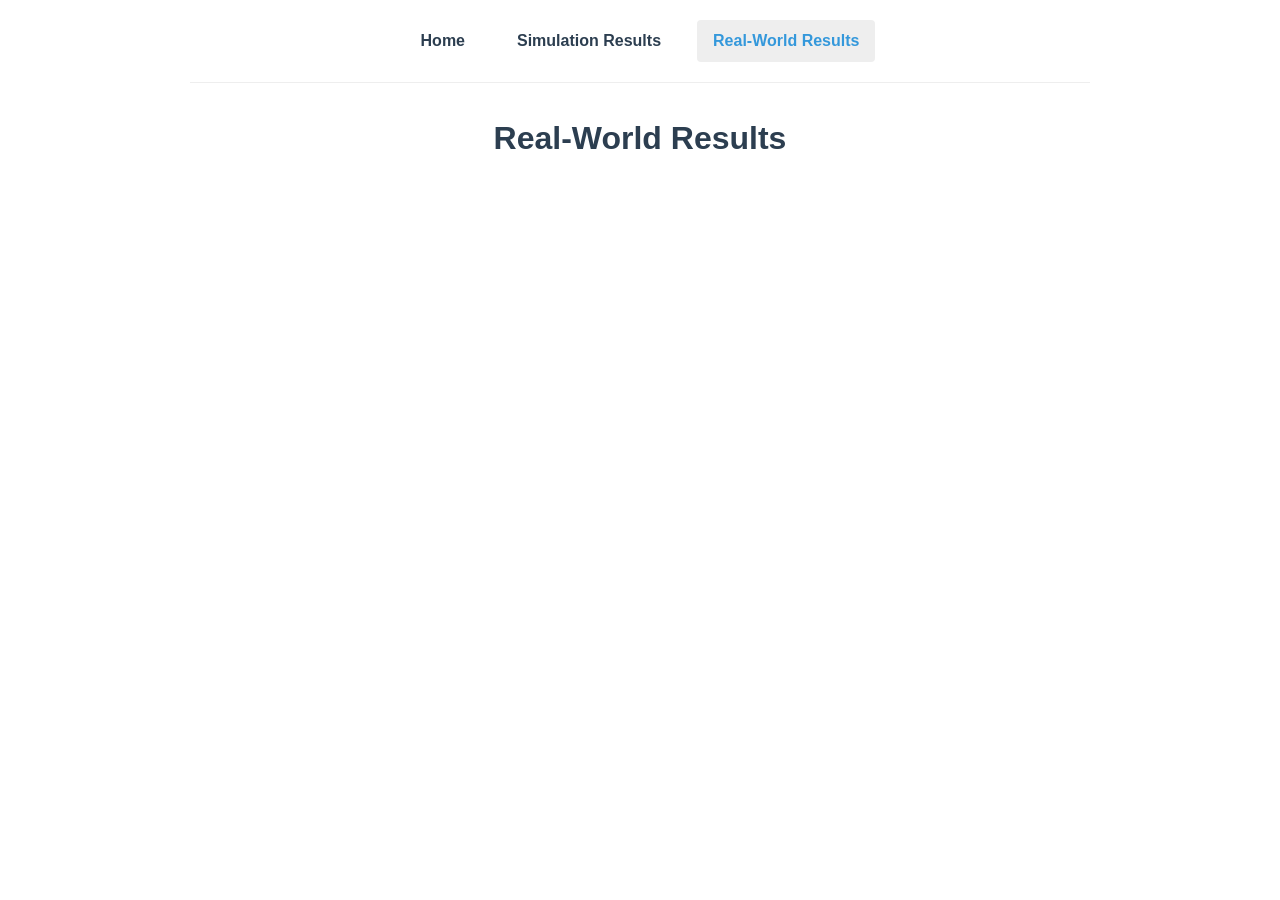
==== real-world-results.html @ cef59800 "Add real-world results HTML page" ====
<!DOCTYPE html>
<html lang="en">
<head>
    <meta charset="UTF-8">
    <meta name="viewport" content="width=device-width, initial-scale=1.0">
    <title>Real-World Results - Vision-Language Guided Domain Selection</title>
    <style>
        :root {
            --primary-color: #2c3e50;
            --secondary-color: #34495e;
            --accent-color: #3498db;
            --bg-color: #f8f9fa;
        }
        body {
            font-family: 'Helvetica Neue', Helvetica, Arial, sans-serif;
            line-height: 1.6;
            color: #333;
            max-width: 900px;
            margin: 0 auto;
            padding: 0 20px 40px;
        }
        nav {
            display: flex;
            justify-content: center;
            gap: 20px;
            padding: 20px 0;
            border-bottom: 1px solid #eee;
            margin-bottom: 30px;
        }
        nav a {
            text-decoration: none;
            color: var(--primary-color);
            font-weight: bold;
            padding: 8px 16px;
            border-radius: 4px;
            transition: background-color 0.3s;
        }
        nav a:hover, nav a.active {
            background-color: #eee;
            color: var(--accent-color);
        }
        h1, h2 {
            text-align: center;
            color: var(--primary-color);
            margin-top: 20px;
        }
    </style>
</head>
<body>

    <nav>
        <a href="index.html">Home</a>
        <a href="simulation-results.html">Simulation Results</a>
        <a href="real-world-results.html" class="active">Real-World Results</a>
    </nav>

    <h1>Real-World Results</h1>

    <!-- Struttura predisposta per quando inserirai i dati -->

</body>
</html>
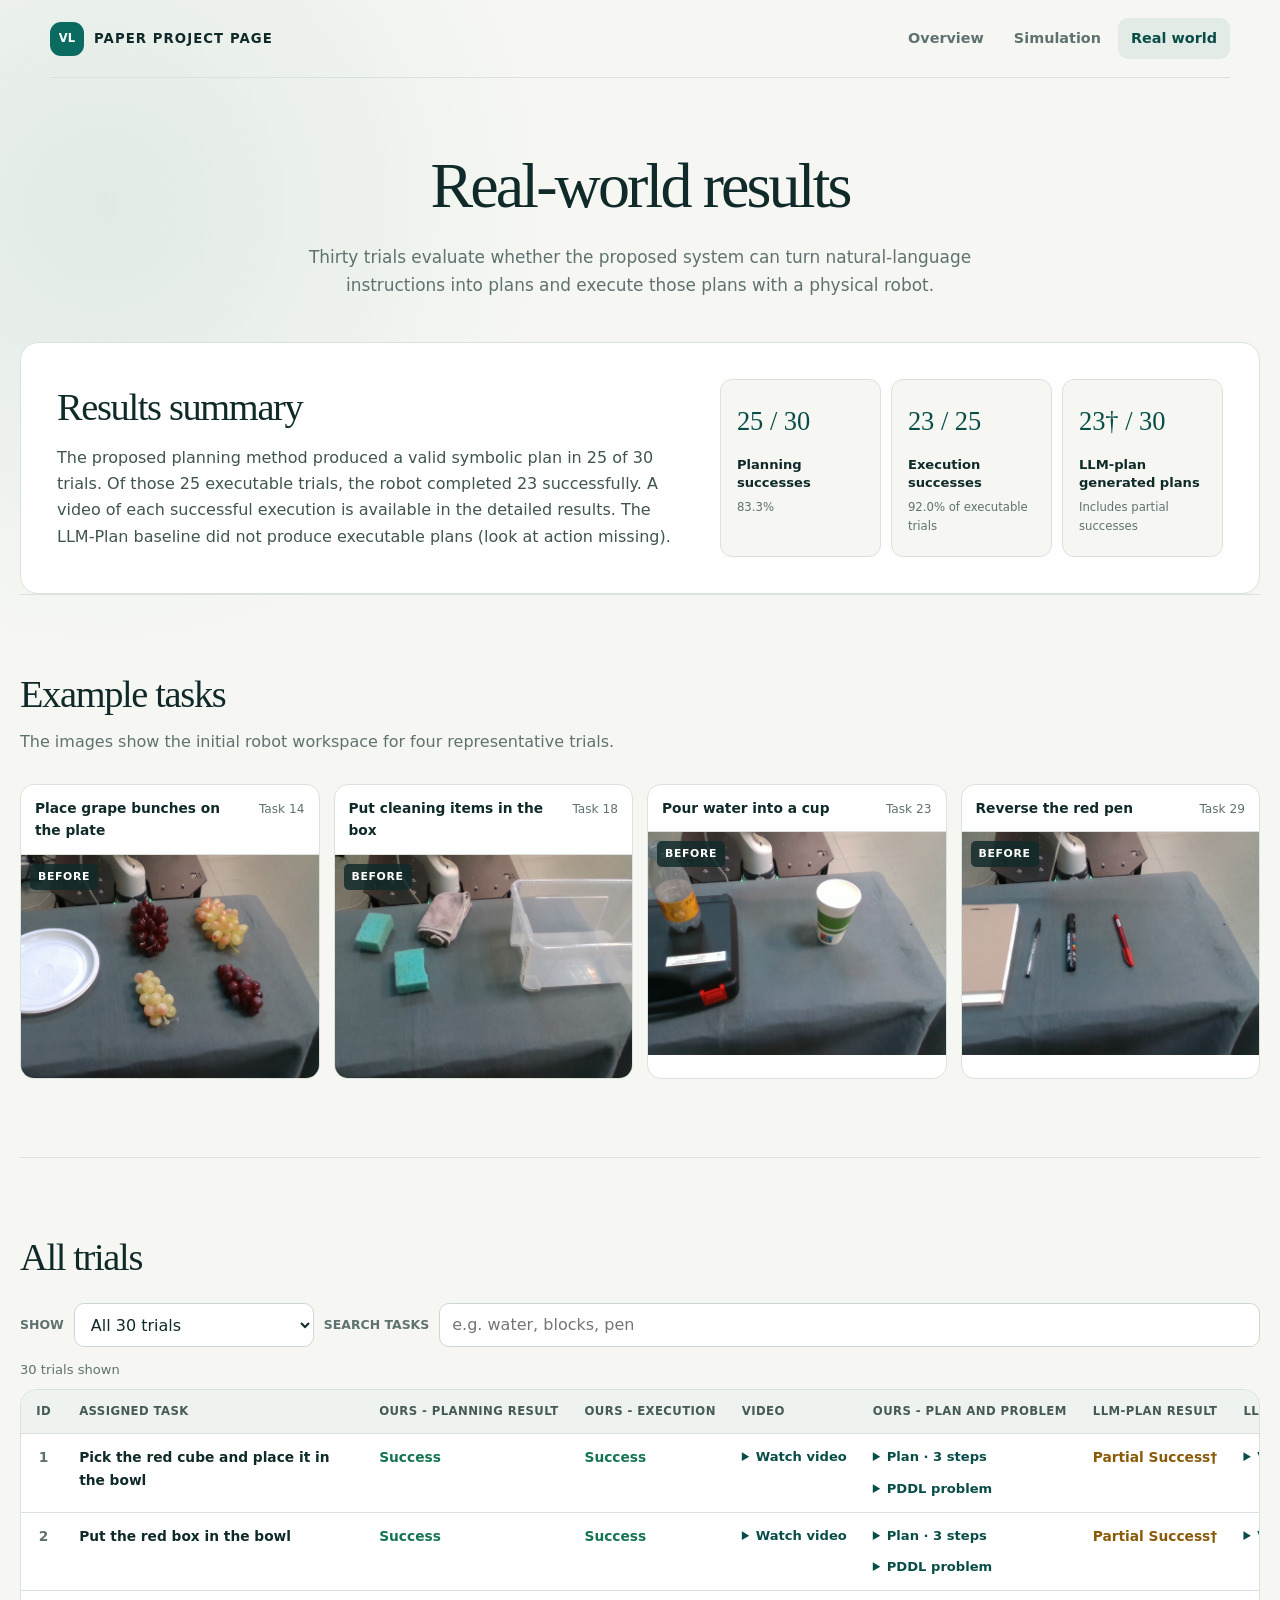
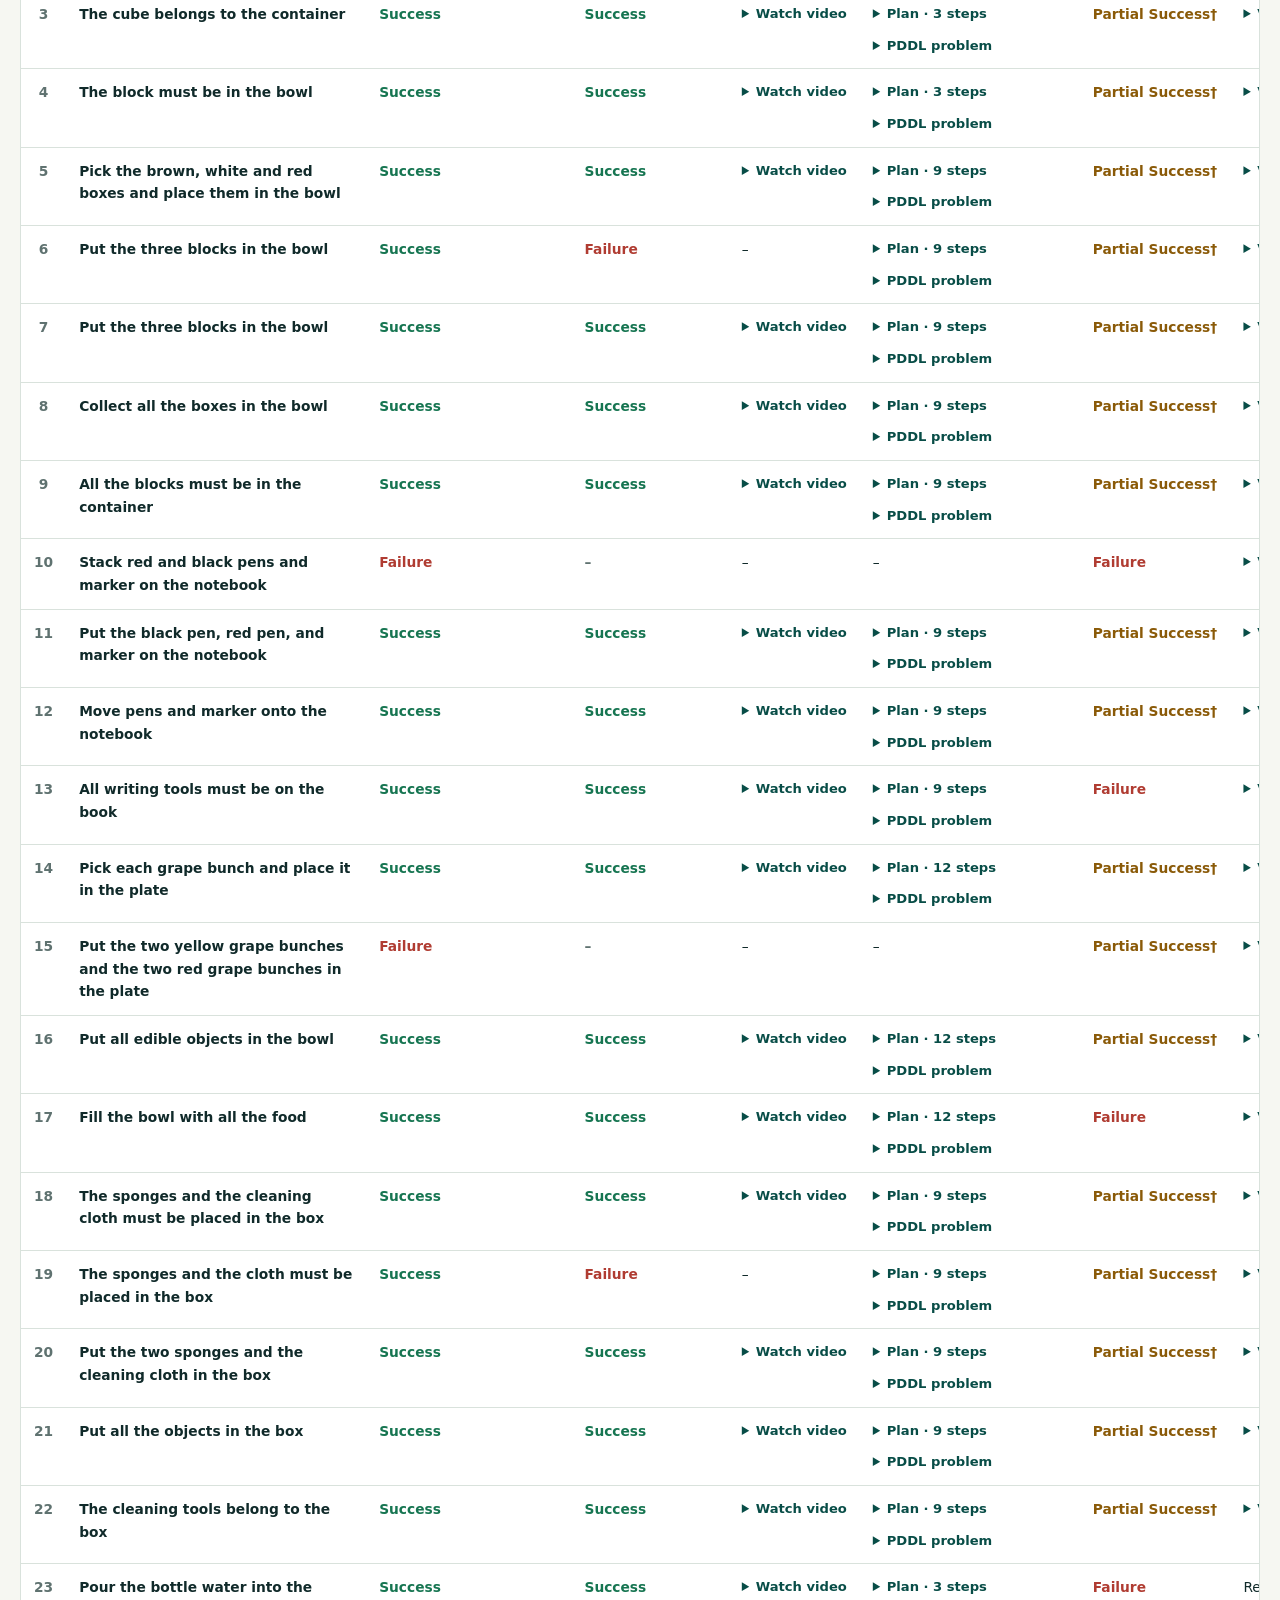
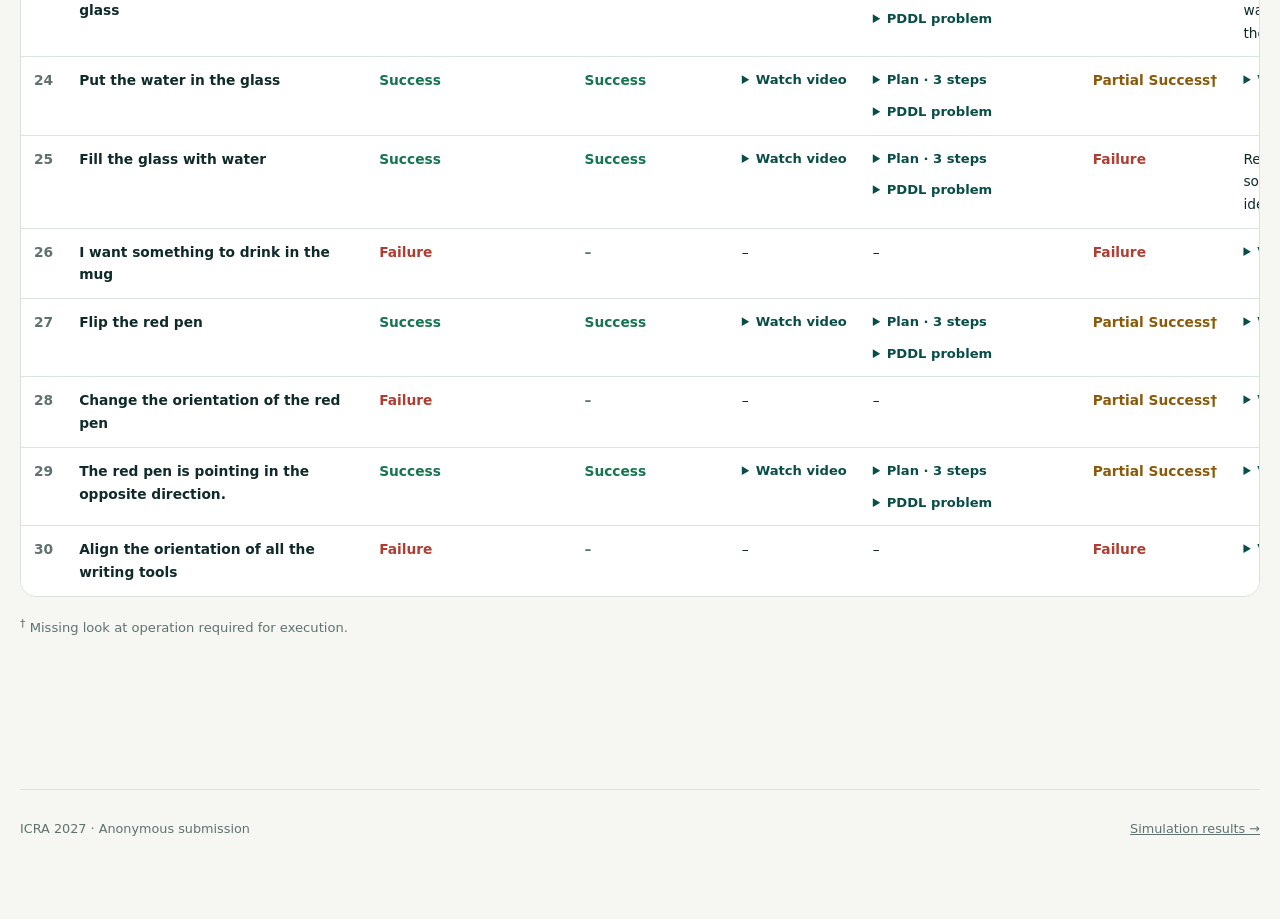
==== commit b63b4b5b: "results" ====
--- a/real-world-results.html
+++ b/real-world-results.html
@@ -3,60 +3,92 @@
 <head>
     <meta charset="UTF-8">
     <meta name="viewport" content="width=device-width, initial-scale=1.0">
-    <title>Real-World Results - Vision-Language Guided Domain Selection</title>
-    <style>
-        :root {
-            --primary-color: #2c3e50;
-            --secondary-color: #34495e;
-            --accent-color: #3498db;
-            --bg-color: #f8f9fa;
-        }
-        body {
-            font-family: 'Helvetica Neue', Helvetica, Arial, sans-serif;
-            line-height: 1.6;
-            color: #333;
-            max-width: 900px;
-            margin: 0 auto;
-            padding: 0 20px 40px;
-        }
-        nav {
-            display: flex;
-            justify-content: center;
-            gap: 20px;
-            padding: 20px 0;
-            border-bottom: 1px solid #eee;
-            margin-bottom: 30px;
-        }
-        nav a {
-            text-decoration: none;
-            color: var(--primary-color);
-            font-weight: bold;
-            padding: 8px 16px;
-            border-radius: 4px;
-            transition: background-color 0.3s;
-        }
-        nav a:hover, nav a.active {
-            background-color: #eee;
-            color: var(--accent-color);
-        }
-        h1, h2 {
-            text-align: center;
-            color: var(--primary-color);
-            margin-top: 20px;
-        }
-    </style>
+    <meta name="description" content="Real-world robot manipulation results for the vision-language guided planning framework.">
+    <title>Real-World Results · Vision-Language Guided Planning</title>
+    <link rel="stylesheet" href="styles.css">
 </head>
-<body>
+<body class="results-page real-results-page">
+    <a class="skip-link" href="#main-content">Skip to content</a>
+    <header class="site-header">
+        <nav aria-label="Primary navigation">
+            <a class="brand" href="index.html" aria-label="Paper project page home"><span class="brand-mark">VL</span>Paper project page</a>
+            <div class="nav-links">
+                <a href="index.html">Overview</a>
+                <a href="simulation-results.html">Simulation</a>
+                <a href="real-world-results.html" class="active" aria-current="page">Real world</a>
+            </div>
+        </nav>
+    </header>
 
-    <nav>
-        <a href="index.html">Home</a>
-        <a href="simulation-results.html">Simulation Results</a>
-        <a href="real-world-results.html" class="active">Real-World Results</a>
-    </nav>
+    <main id="main-content" class="page-shell">
+        <header class="page-intro">
+            <h1>Real-world results</h1>
+            <p class="lede">Thirty trials evaluate whether the proposed system can turn natural-language instructions into plans and execute those plans with a physical robot.</p>
+        </header>
 
-    <h1>Real-World Results</h1>
+        <section class="real-summary" aria-labelledby="summary-heading">
+            <div class="summary-copy">
+                <h2 id="summary-heading">Results summary</h2>
+                <p>The proposed planning method produced a valid symbolic plan in 25 of 30 trials. Of those 25 executable trials, the robot completed 23 successfully. A video of each successful execution is available in the detailed results. The LLM-Plan baseline did not produce executable plans (look at action missing). </p>
+                <!-- <p class="result-note"><strong>How to read the table:</strong> “Planning result” reports whether a valid symbolic plan was generated. “Execution” reports whether the physical robot completed it. A dash (–) means that no robot execution was attempted because planning failed.</p> -->
+            </div>
+            <div class="summary-stats" aria-label="Summary statistics">
+                <div class="summary-stat"><strong>25 / 30</strong><span>Planning successes</span><small>83.3%</small></div>
+                <div class="summary-stat"><strong>23 / 25</strong><span>Execution successes</span><small>92.0% of executable trials</small></div>
+                <div class="summary-stat"><strong>23† / 30</strong><span>LLM-plan generated plans</span><small>Includes partial successes</small></div>
+            </div>
+        </section>
 
-    <!-- Struttura predisposta per quando inserirai i dati -->
+        <section class="section" aria-labelledby="gallery-heading">
+            <h2 id="gallery-heading">Example tasks</h2>
+            <p class="section-intro">The images show the initial robot workspace for four representative trials.</p>
+            <div class="experiment-gallery">
+                <figure class="experiment-figure">
+                    <figcaption><strong>Place grape bunches on the plate</strong><span>Task 14</span></figcaption>
+                    <div class="before-after"><div><span>Before</span><img src="assets/real-world/grapes-before.png" alt="Four grape bunches arranged beside an empty plate before the task"></div></div>
+                </figure>
+                <figure class="experiment-figure">
+                    <figcaption><strong>Put cleaning items in the box</strong><span>Task 18</span></figcaption>
+                    <div class="before-after"><div><span>Before</span><img src="assets/real-world/cleaning-before.png" alt="Two sponges and a cleaning cloth beside an empty plastic box before the task" loading="lazy"></div></div>
+                </figure>
+                <figure class="experiment-figure">
+                    <figcaption><strong>Pour water into a cup</strong><span>Task 23</span></figcaption>
+                    <div class="before-after"><div><span>Before</span><img src="assets/real-world/pouring-before.png" alt="Bottle and paper cup in the robot workspace before pouring" loading="lazy"></div></div>
+                </figure>
+                <figure class="experiment-figure">
+                    <figcaption><strong>Reverse the red pen</strong><span>Task 29</span></figcaption>
+                    <div class="before-after"><div><span>Before</span><img src="assets/real-world/orientation-before.png" alt="Red pen in its initial orientation with other writing tools" loading="lazy"></div></div>
+                </figure>
+            </div>
+        </section>
 
+        <section class="section trial-results" aria-labelledby="trials-heading">
+            <h2 id="trials-heading">All trials</h2>
+            <!-- <p class="section-intro">Open either plan column to inspect the generated action sequence. The proposed method also exposes the complete PDDL problem used by the symbolic planner.</p> -->
+            <div class="trial-controls">
+                <label for="real-filter">Show</label>
+                <select id="real-filter">
+                    <option value="all">All 30 trials</option>
+                    <option value="planning-failed">Planning failures</option>
+                    <option value="execution-failed">Execution failures</option>
+                    <option value="llm-failed">LLM plan failures</option>
+                </select>
+                <label class="search-label" for="real-search">Search tasks</label>
+                <input id="real-search" type="search" placeholder="e.g. water, blocks, pen">
+            </div>
+            <p id="real-count" class="table-count" aria-live="polite"></p>
+            <div class="scroll real-results-table">
+                <table>
+                    <thead><tr><th>ID</th><th>Assigned task</th><th>Ours - Planning result</th><th>Ours - Execution</th><th>Video</th><th>Ours - Plan and Problem</th><th>LLM-Plan Result</th><th>LLM Plan</th></tr></thead>
+                    <tbody id="real-rows"></tbody>
+                </table>
+            </div>
+            <p class="results-footnote"><sup>†</sup> Missing look at operation required for execution.</p>
+            <noscript><p class="result-note">JavaScript is required to display the detailed trial table.</p></noscript>
+        </section>
+
+        <footer class="site-footer"><span>ICRA 2027 · Anonymous submission</span><a href="simulation-results.html">Simulation results →</a></footer>
+    </main>
+    <script src="real-world-results.js"></script>
 </body>
 </html>
--- a/styles.css
+++ b/styles.css
@@ -0,0 +1,702 @@
+:root {
+    --ink: #102a2a;
+    --muted: #5f7270;
+    --paper: #f6f7f2;
+    --surface: #ffffff;
+    --surface-soft: #edf2ed;
+    --teal: #0b6b61;
+    --teal-dark: #084d47;
+    --orange: #e66a36;
+    --orange-soft: #fff0e8;
+    --line: #d9e2dc;
+    --success: #167551;
+    --danger: #b03c32;
+    --shadow: 0 18px 48px rgba(16, 42, 42, 0.09);
+    --radius: 22px;
+}
+
+* { box-sizing: border-box; }
+
+html { scroll-behavior: smooth; }
+
+body {
+    margin: 0;
+    color: var(--ink);
+    background:
+        radial-gradient(circle at 8% 5%, rgba(11, 107, 97, 0.09), transparent 28rem),
+        var(--paper);
+    font-family: Inter, ui-sans-serif, system-ui, -apple-system, BlinkMacSystemFont, "Segoe UI", sans-serif;
+    line-height: 1.65;
+}
+
+a { color: inherit; }
+
+.skip-link {
+    position: fixed;
+    z-index: 20;
+    top: 12px;
+    left: 12px;
+    padding: 10px 14px;
+    border-radius: 10px;
+    background: var(--ink);
+    color: white;
+    transform: translateY(-160%);
+}
+
+.skip-link:focus { transform: translateY(0); }
+
+.site-header {
+    width: min(1180px, calc(100% - 40px));
+    margin: 0 auto;
+}
+
+nav {
+    display: flex;
+    align-items: center;
+    justify-content: space-between;
+    min-height: 78px;
+    border-bottom: 1px solid var(--line);
+}
+
+.brand {
+    display: inline-flex;
+    align-items: center;
+    gap: 10px;
+    font-size: 0.83rem;
+    font-weight: 800;
+    letter-spacing: 0.08em;
+    text-decoration: none;
+    text-transform: uppercase;
+}
+
+.brand-mark {
+    display: grid;
+    width: 34px;
+    height: 34px;
+    place-items: center;
+    border-radius: 11px;
+    color: white;
+    background: var(--teal);
+    font-size: 0.72rem;
+    letter-spacing: 0;
+}
+
+.nav-links {
+    display: flex;
+    align-items: center;
+    gap: 4px;
+}
+
+.nav-links a {
+    padding: 9px 13px;
+    border-radius: 10px;
+    color: var(--muted);
+    font-size: 0.9rem;
+    font-weight: 700;
+    text-decoration: none;
+    transition: color 160ms ease, background 160ms ease;
+}
+
+.nav-links a:hover,
+.nav-links a.active {
+    color: var(--teal-dark);
+    background: rgba(11, 107, 97, 0.08);
+}
+
+.page-shell {
+    width: min(1180px, calc(100% - 40px));
+    margin: 0 auto;
+    padding: 0 0 80px;
+}
+
+.paper-hero {
+    max-width: 1040px;
+    margin: 0 auto;
+    padding: 96px 0 86px;
+    text-align: center;
+}
+
+.conference-label {
+    margin: 0 0 24px;
+    color: var(--teal);
+    font-size: 0.82rem;
+    font-weight: 800;
+    letter-spacing: 0.1em;
+    text-transform: uppercase;
+}
+
+.paper-title {
+    max-width: none;
+    margin: 0 auto 28px;
+    font-size: clamp(2.35rem, 5vw, 4.6rem);
+    line-height: 1.08;
+    letter-spacing: -0.04em;
+}
+
+.paper-meta {
+    margin: 0 0 30px;
+    color: var(--muted);
+    font-size: 1.06rem;
+}
+
+.resource-links {
+    display: grid;
+    gap: 12px;
+}
+
+.resource-primary,
+.resource-secondary { display: flex; justify-content: center; }
+.resource-secondary { flex-wrap: wrap; gap: 10px; }
+
+.resource-link {
+    padding: 12px 16px;
+    border: 1px solid #b9cac4;
+    border-radius: 8px;
+    color: var(--teal-dark);
+    background: rgba(255, 255, 255, 0.72);
+    font-size: 0.88rem;
+    font-weight: 750;
+    text-decoration: none;
+}
+
+.resource-link:hover { border-color: var(--teal); background: white; }
+
+.resource-code {
+    padding: 12px 40px;
+    border-color: var(--orange);
+    color: white;
+    background: var(--orange);
+    font-size: 1.05rem;
+    white-space: nowrap;
+}
+
+.resource-code:hover {
+    border-color: #bd4f23;
+    color: white;
+    background: #bd4f23;
+}
+
+.abstract-section {
+    max-width: 940px;
+    margin: 0 auto;
+}
+
+.abstract-section h2 {
+    margin-bottom: 24px;
+    font-size: clamp(1.9rem, 3vw, 2.65rem);
+}
+
+.abstract-text {
+    margin: 0;
+    color: #304441;
+    font-family: Georgia, "Times New Roman", serif;
+    font-size: 1.1rem;
+    line-height: 1.82;
+    text-align: justify;
+}
+
+.hero {
+    display: grid;
+    grid-template-columns: minmax(0, 1.35fr) minmax(280px, 0.65fr);
+    gap: clamp(44px, 8vw, 100px);
+    align-items: center;
+    min-height: 620px;
+    padding: 68px 0 76px;
+}
+
+.eyebrow {
+    display: flex;
+    align-items: center;
+    gap: 10px;
+    margin: 0 0 18px;
+    color: var(--teal);
+    font-size: 0.78rem;
+    font-weight: 800;
+    letter-spacing: 0.12em;
+    text-transform: uppercase;
+}
+
+.eyebrow::before {
+    width: 34px;
+    height: 2px;
+    background: var(--orange);
+    content: "";
+}
+
+h1,
+h2,
+h3 {
+    margin-top: 0;
+    font-family: Georgia, "Times New Roman", serif;
+    line-height: 1.12;
+}
+
+h1 {
+    max-width: 900px;
+    margin-bottom: 22px;
+    font-size: clamp(2.65rem, 5.6vw, 5.25rem);
+    font-weight: 500;
+    letter-spacing: -0.045em;
+}
+
+.hero h1 span { color: var(--teal); }
+
+h2 {
+    margin-bottom: 20px;
+    font-size: clamp(2rem, 3.7vw, 3.35rem);
+    font-weight: 500;
+    letter-spacing: -0.035em;
+}
+
+h3 { font-size: 1.28rem; }
+
+.authors,
+.lede {
+    color: var(--muted);
+    font-size: 1.06rem;
+}
+
+.authors { margin: 0 0 28px; }
+
+.actions {
+    display: flex;
+    flex-wrap: wrap;
+    gap: 12px;
+}
+
+.button {
+    display: inline-flex;
+    align-items: center;
+    justify-content: center;
+    min-height: 48px;
+    padding: 0 20px;
+    border: 1px solid var(--teal);
+    border-radius: 999px;
+    font-size: 0.9rem;
+    font-weight: 800;
+    text-decoration: none;
+    transition: transform 160ms ease, box-shadow 160ms ease, background 160ms ease;
+}
+
+.button-primary { color: white; background: var(--teal); }
+.button-secondary { color: var(--teal); background: transparent; }
+.button:hover { transform: translateY(-2px); box-shadow: 0 9px 24px rgba(8, 77, 71, 0.16); }
+
+.pipeline-card {
+    position: relative;
+    padding: 30px;
+    overflow: hidden;
+    border: 1px solid rgba(11, 107, 97, 0.17);
+    border-radius: 30px;
+    background: rgba(255, 255, 255, 0.82);
+    box-shadow: var(--shadow);
+}
+
+.pipeline-card::after {
+    position: absolute;
+    right: -50px;
+    bottom: -70px;
+    width: 180px;
+    height: 180px;
+    border-radius: 50%;
+    background: var(--orange-soft);
+    content: "";
+}
+
+.pipeline-label {
+    margin: 0 0 18px;
+    color: var(--muted);
+    font-size: 0.72rem;
+    font-weight: 800;
+    letter-spacing: 0.12em;
+    text-transform: uppercase;
+}
+
+.pipeline {
+    position: relative;
+    z-index: 1;
+    display: grid;
+    gap: 10px;
+}
+
+.pipeline-step {
+    display: grid;
+    grid-template-columns: 34px 1fr;
+    gap: 13px;
+    align-items: center;
+    padding: 13px;
+    border: 1px solid var(--line);
+    border-radius: 14px;
+    background: white;
+    font-size: 0.88rem;
+    font-weight: 750;
+}
+
+.pipeline-step span {
+    display: grid;
+    width: 34px;
+    height: 34px;
+    place-items: center;
+    border-radius: 10px;
+    color: white;
+    background: var(--teal);
+    font-family: ui-monospace, monospace;
+    font-size: 0.74rem;
+}
+
+.pipeline-arrow { height: 12px; margin-left: 29px; border-left: 2px dotted #a8bbb5; }
+
+.section {
+    padding: 78px 0;
+    border-top: 1px solid var(--line);
+}
+
+.section-heading {
+    display: grid;
+    grid-template-columns: minmax(220px, 0.55fr) minmax(300px, 1fr);
+    gap: 60px;
+    align-items: start;
+}
+
+.section-heading p { margin: 0; color: var(--muted); font-size: 1.04rem; }
+
+.video-card {
+    overflow: hidden;
+    border: 1px solid var(--line);
+    border-radius: 16px;
+    background: var(--surface);
+    box-shadow: 0 12px 34px rgba(16, 42, 42, 0.07);
+}
+
+.video-card video { display: block; width: 100%; }
+
+.video-caption {
+    display: flex;
+    justify-content: space-between;
+    gap: 20px;
+    padding: 12px 16px;
+    color: var(--muted);
+    font-size: 0.78rem;
+}
+
+.result-cards {
+    display: grid;
+    grid-template-columns: repeat(2, 1fr);
+    gap: 18px;
+}
+
+.result-card {
+    position: relative;
+    min-height: 205px;
+    padding: 30px;
+    overflow: hidden;
+    border: 1px solid var(--line);
+    border-radius: var(--radius);
+    background: var(--surface);
+    text-decoration: none;
+    transition: transform 180ms ease, box-shadow 180ms ease, border-color 180ms ease;
+}
+
+.result-card:hover {
+    transform: translateY(-4px);
+    border-color: rgba(11, 107, 97, 0.45);
+    box-shadow: var(--shadow);
+}
+
+.result-card .number {
+    color: var(--orange);
+    font-family: ui-monospace, monospace;
+    font-size: 0.78rem;
+    font-weight: 800;
+}
+
+.result-card h3 { max-width: 320px; margin: 28px 0 10px; font-size: 1.55rem; }
+.result-card p { max-width: 430px; margin: 0; color: var(--muted); }
+.result-card .arrow { position: absolute; top: 25px; right: 28px; color: var(--teal); font-size: 1.6rem; }
+
+.page-intro {
+    padding: 72px 0 42px;
+    text-align: center;
+}
+
+.page-intro h1 { margin-right: auto; margin-left: auto; font-size: clamp(2.7rem, 5vw, 4.7rem); }
+.page-intro .lede { max-width: 760px; margin: 0 auto; }
+.page-intro .eyebrow { justify-content: center; }
+
+.results-page .page-shell { width: min(1380px, calc(100% - 40px)); }
+
+.note {
+    max-width: 1040px;
+    margin: 0 auto 60px;
+    padding: 24px 28px;
+    border: 1px solid var(--line);
+    border-left: 4px solid var(--orange);
+    border-radius: 0 16px 16px 0;
+    color: #3f5350;
+    background: rgba(255, 255, 255, 0.68);
+}
+
+.results-page h2 {font-size: clamp(1.8rem, 3vw, 2.55rem); }
+.results-page h3 { margin: 32px 0 12px; }
+
+.simulation-scenes { margin-bottom: 52px; }
+.simulation-scenes h2 { margin-top: 10px; }
+.scene-grid { display: grid; grid-template-columns: repeat(3, minmax(0, 1fr)); gap: 16px; }
+.scene-card { margin: 0; overflow: hidden; border: 1px solid var(--line); border-radius: 14px; background: var(--surface); }
+.scene-card img { display: block; width: 100%; aspect-ratio: 4 / 3; object-fit: cover; background: #e6e7e5; }
+.scene-card figcaption { display: grid; gap: 3px; padding: 15px 17px 17px; }
+.scene-card figcaption strong { font-family: Georgia, "Times New Roman", serif; font-size: 1.12rem; font-weight: 600; }
+.scene-card figcaption span { color: var(--muted); font-size: 0.78rem; }
+
+.scroll {
+    margin: 0 0 18px;
+    overflow-x: auto;
+    border: 1px solid var(--line);
+    border-radius: 16px;
+    background: var(--surface);
+}
+
+table { width: 100%; border-collapse: collapse; font-size: 0.86rem; }
+th, td { padding: 12px 13px; border-bottom: 1px solid var(--line); text-align: right; white-space: nowrap; }
+th:first-child, td:first-child { text-align: left; }
+th { color: #455a56; background: #eff3ef; font-size: 0.73rem; font-weight: 800; letter-spacing: 0.035em; text-transform: uppercase; }
+tbody tr:last-child td { border-bottom: 0; }
+tr.total td { font-weight: 750; background: #f2f5f2; }
+td.ours { color: var(--teal-dark); background: #ecf6f3; font-weight: 750; }
+
+caption { padding: 10px 13px; color: var(--muted); background: var(--paper); font-size: 0.76rem; text-align: left; caption-side: bottom; }
+
+.filters {
+    display: grid;
+    grid-template-columns: repeat(5, minmax(130px, auto)) minmax(220px, 1fr);
+    gap: 9px;
+    margin: 14px 0;
+}
+
+select,
+input[type="search"],
+button {
+    min-height: 44px;
+    padding: 8px 12px;
+    border: 1px solid #cbd8d2;
+    border-radius: 10px;
+    color: var(--ink);
+    background: white;
+    font: inherit;
+}
+
+select:focus,
+input:focus,
+button:focus-visible,
+a:focus-visible { outline: 3px solid rgba(230, 106, 54, 0.35); outline-offset: 2px; }
+
+button { color: var(--teal-dark); font-weight: 750; cursor: pointer; }
+button:hover:not(:disabled) { border-color: var(--teal); background: #edf6f3; }
+button:disabled { opacity: 0.4; cursor: default; }
+
+.pager { display: flex; align-items: center; justify-content: flex-end; gap: 12px; margin: 12px 0; color: var(--muted); font-size: 0.86rem; }
+tr.clickable { cursor: pointer; }
+tr.clickable:hover td { background: #f4f9f7; }
+tr.selected td { background: #e5f3ef; }
+.ok { color: var(--success); font-weight: 800; }
+.bad { color: var(--danger); font-weight: 800; }
+.wrap-cell { white-space: normal; }
+.left-cell { text-align: left; }
+.center-cell { text-align: center; }
+
+.detail {
+    margin-top: 16px;
+    padding: 24px;
+    border: 1px solid var(--line);
+    border-radius: 16px;
+    background: white;
+    box-shadow: 0 12px 32px rgba(16, 42, 42, 0.06);
+}
+
+.pills { display: flex; flex-wrap: wrap; gap: 7px; margin-bottom: 16px; }
+.pill { padding: 4px 10px; border-radius: 999px; color: var(--teal-dark); background: #e8f3ef; font-size: 0.75rem; font-weight: 750; }
+.plan { padding: 14px 16px; border-radius: 10px; background: #f1f4f1; font-family: ui-monospace, SFMono-Regular, Menlo, Consolas, monospace; font-size: 0.84rem; white-space: pre-wrap; }
+.meta { margin: 13px 0 0; color: var(--muted); }
+
+.empty-state {
+    display: grid;
+    grid-template-columns: 1fr 1fr;
+    gap: 24px;
+    align-items: stretch;
+    max-width: 940px;
+    margin: 10px auto 0;
+}
+
+.empty-panel {
+    padding: 34px;
+    border: 1px solid var(--line);
+    border-radius: var(--radius);
+    background: white;
+    box-shadow: var(--shadow);
+}
+
+.status-tag { display: inline-flex; padding: 6px 10px; border-radius: 999px; color: #9a4826; background: var(--orange-soft); font-size: 0.72rem; font-weight: 850; letter-spacing: 0.08em; text-transform: uppercase; }
+.empty-panel h2 { margin: 28px 0 14px; font-size: 2rem; }
+.empty-panel p { margin: 0; color: var(--muted); }
+.experiment-list { margin: 0; padding: 0; list-style: none; }
+.experiment-list li { display: flex; align-items: center; gap: 12px; padding: 15px 0; border-bottom: 1px solid var(--line); font-weight: 700; }
+.experiment-list li:last-child { border-bottom: 0; }
+.experiment-list span { display: grid; width: 28px; height: 28px; place-items: center; border-radius: 9px; color: var(--teal); background: #e8f3ef; font-family: ui-monospace, monospace; font-size: 0.7rem; }
+
+.real-summary {
+    display: grid;
+    grid-template-columns: minmax(0, 1.1fr) minmax(420px, 0.9fr);
+    gap: 48px;
+    align-items: center;
+    padding: 36px;
+    border: 1px solid var(--line);
+    border-radius: 18px;
+    background: var(--surface);
+}
+
+.summary-copy h2 { margin-bottom: 16px; font-size: clamp(1.8rem, 3vw, 2.6rem); }
+.summary-copy > p { margin: 0; color: #405450; }
+.summary-copy > p + p { margin-top: 18px; }
+
+.result-note {
+    padding: 15px 17px;
+    border-left: 3px solid var(--teal);
+    color: #405450;
+    background: var(--surface-soft);
+    font-size: 0.9rem;
+}
+
+.summary-stats {
+    display: grid;
+    grid-template-columns: repeat(3, 1fr);
+    gap: 10px;
+}
+
+.summary-stat {
+    min-height: 150px;
+    padding: 20px 16px;
+    border: 1px solid var(--line);
+    border-radius: 12px;
+    background: var(--paper);
+}
+
+.summary-stat strong,
+.summary-stat span,
+.summary-stat small { display: block; }
+.summary-stat strong { margin-bottom: 13px; color: var(--teal-dark); font-family: Georgia, "Times New Roman", serif; font-size: 1.65rem; font-weight: 500; }
+.summary-stat span { color: var(--ink); font-size: 0.82rem; font-weight: 800; line-height: 1.35; }
+.summary-stat small { margin-top: 6px; color: var(--muted); font-size: 0.73rem; }
+
+.section-intro { max-width: 760px; margin: -7px 0 28px; color: var(--muted); }
+
+.experiment-gallery {
+    display: grid;
+    grid-template-columns: repeat(4, minmax(0, 1fr));
+    gap: 14px;
+}
+
+.experiment-figure {
+    margin: 0;
+    overflow: hidden;
+    border: 1px solid var(--line);
+    border-radius: 14px;
+    background: var(--surface);
+}
+
+.experiment-figure figcaption {
+    display: flex;
+    align-items: baseline;
+    justify-content: space-between;
+    gap: 20px;
+    padding: 12px 14px;
+}
+
+.experiment-figure figcaption strong { font-size: 0.86rem; }
+.experiment-figure figcaption span { color: var(--muted); font-size: 0.76rem; white-space: nowrap; }
+
+.before-after { display: block; border-top: 1px solid var(--line); }
+.before-after > div { position: relative; min-width: 0; }
+.before-after > div + div { border-left: 1px solid var(--line); }
+.before-after img { display: block; width: 100%; aspect-ratio: 4 / 3; object-fit: cover; }
+.before-after div > span { position: absolute; z-index: 1; top: 9px; left: 9px; padding: 4px 8px; border-radius: 5px; color: white; background: rgba(16, 42, 42, 0.82); font-size: 0.68rem; font-weight: 800; letter-spacing: 0.06em; text-transform: uppercase; }
+
+.trial-controls {
+    display: grid;
+    grid-template-columns: auto minmax(180px, 240px) auto minmax(230px, 1fr);
+    gap: 10px;
+    align-items: center;
+    margin-top: 24px;
+}
+
+.trial-controls label { color: var(--muted); font-size: 0.78rem; font-weight: 800; text-transform: uppercase; }
+.table-count { margin: 12px 0 8px; color: var(--muted); font-size: 0.82rem; }
+.real-results-table table { min-width: 1320px; }
+.real-results-table th,
+.real-results-table td { text-align: left; vertical-align: top; }
+.real-results-table th:first-child,
+.real-results-table td:first-child { text-align: center; }
+.real-results-table .trial-id { width: 52px; color: var(--muted); font-variant-numeric: tabular-nums; font-weight: 800; text-align: center; }
+.real-results-table .trial-task { min-width: 300px; max-width: 430px; white-space: normal; font-weight: 650; }
+.real-results-table .result-success,
+.real-results-table .result-partial,
+.real-results-table .result-failure,
+.real-results-table .result-na { min-width: 104px; font-weight: 800; }
+.real-results-table .result-success { color: var(--success); }
+.real-results-table .result-partial { color: #8a5a08; }
+.real-results-table .result-failure { color: var(--danger); }
+.real-results-table .result-na { color: var(--muted); }
+.compact-plan { min-width: 155px; white-space: normal; }
+.compact-plan summary { color: var(--teal-dark); font-size: 0.82rem; font-weight: 800; cursor: pointer; }
+.compact-plan ol { margin: 10px 0 0; padding-left: 24px; }
+.compact-plan li + li { margin-top: 6px; }
+.compact-plan code { color: #354a46; font-size: 0.75rem; white-space: normal; overflow-wrap: anywhere; }
+.plan-problem details + details { margin-top: 10px; }
+.plan-problem pre { max-width: 520px; max-height: 320px; margin: 8px 0 0; padding: 12px; overflow: auto; border: 1px solid var(--line); border-radius: 8px; color: #354a46; background: var(--paper); font: 0.72rem/1.5 ui-monospace, SFMono-Regular, Menlo, Consolas, monospace; white-space: pre; }
+.execution-video { min-width: 130px; white-space: normal; }
+.execution-video summary { color: var(--teal-dark); font-size: 0.82rem; font-weight: 800; cursor: pointer; white-space: nowrap; }
+.execution-video video { display: block; width: min(360px, 70vw); margin-top: 10px; border-radius: 8px; background: var(--ink); }
+.results-footnote { margin: 14px 0 0; color: var(--muted); font-size: 0.82rem; }
+
+.site-footer { display: flex; justify-content: space-between; gap: 20px; margin-top: 72px; padding: 28px 0 0; border-top: 1px solid var(--line); color: var(--muted); font-size: 0.8rem; }
+
+@media (max-width: 980px) {
+    .hero { grid-template-columns: 1fr; min-height: auto; }
+    .pipeline-card { max-width: 560px; }
+    .filters { grid-template-columns: repeat(3, 1fr); }
+    .real-summary { grid-template-columns: 1fr; }
+    .scene-grid { grid-template-columns: 1fr 1fr; }
+    .experiment-gallery { grid-template-columns: 1fr 1fr; }
+}
+
+@media (max-width: 720px) {
+    .site-header,
+    .page-shell { width: min(100% - 28px, 1180px); }
+    nav { align-items: flex-start; flex-direction: column; gap: 12px; padding: 18px 0; }
+    .nav-links { width: 100%; overflow-x: auto; }
+    .nav-links a { padding: 8px 10px; white-space: nowrap; }
+    .hero { gap: 38px; padding: 58px 0; }
+    .hero h1 { font-size: clamp(2.45rem, 13vw, 4rem); }
+    .paper-hero { padding: 68px 0 62px; }
+    .paper-title { font-size: clamp(2.15rem, 10vw, 3.35rem); }
+    .abstract-text { text-align: left; }
+    .section { padding: 58px 0; }
+    .section-heading,
+    .result-cards,
+    .empty-state { grid-template-columns: 1fr; gap: 18px; }
+    .real-summary { padding: 24px; }
+    .summary-stats { grid-template-columns: 1fr; }
+    .summary-stat { min-height: auto; }
+    .experiment-gallery { grid-template-columns: 1fr; }
+    .scene-grid { grid-template-columns: 1fr; }
+    .trial-controls { grid-template-columns: 1fr; }
+    .trial-controls .search-label { margin-top: 5px; }
+    .filters { grid-template-columns: 1fr 1fr; }
+    input[type="search"] { grid-column: 1 / -1; }
+    .pager { justify-content: space-between; }
+    .site-footer { flex-direction: column; }
+}
+
+@media (prefers-reduced-motion: reduce) {
+    html { scroll-behavior: auto; }
+    *, *::before, *::after { transition: none !important; }
+}
